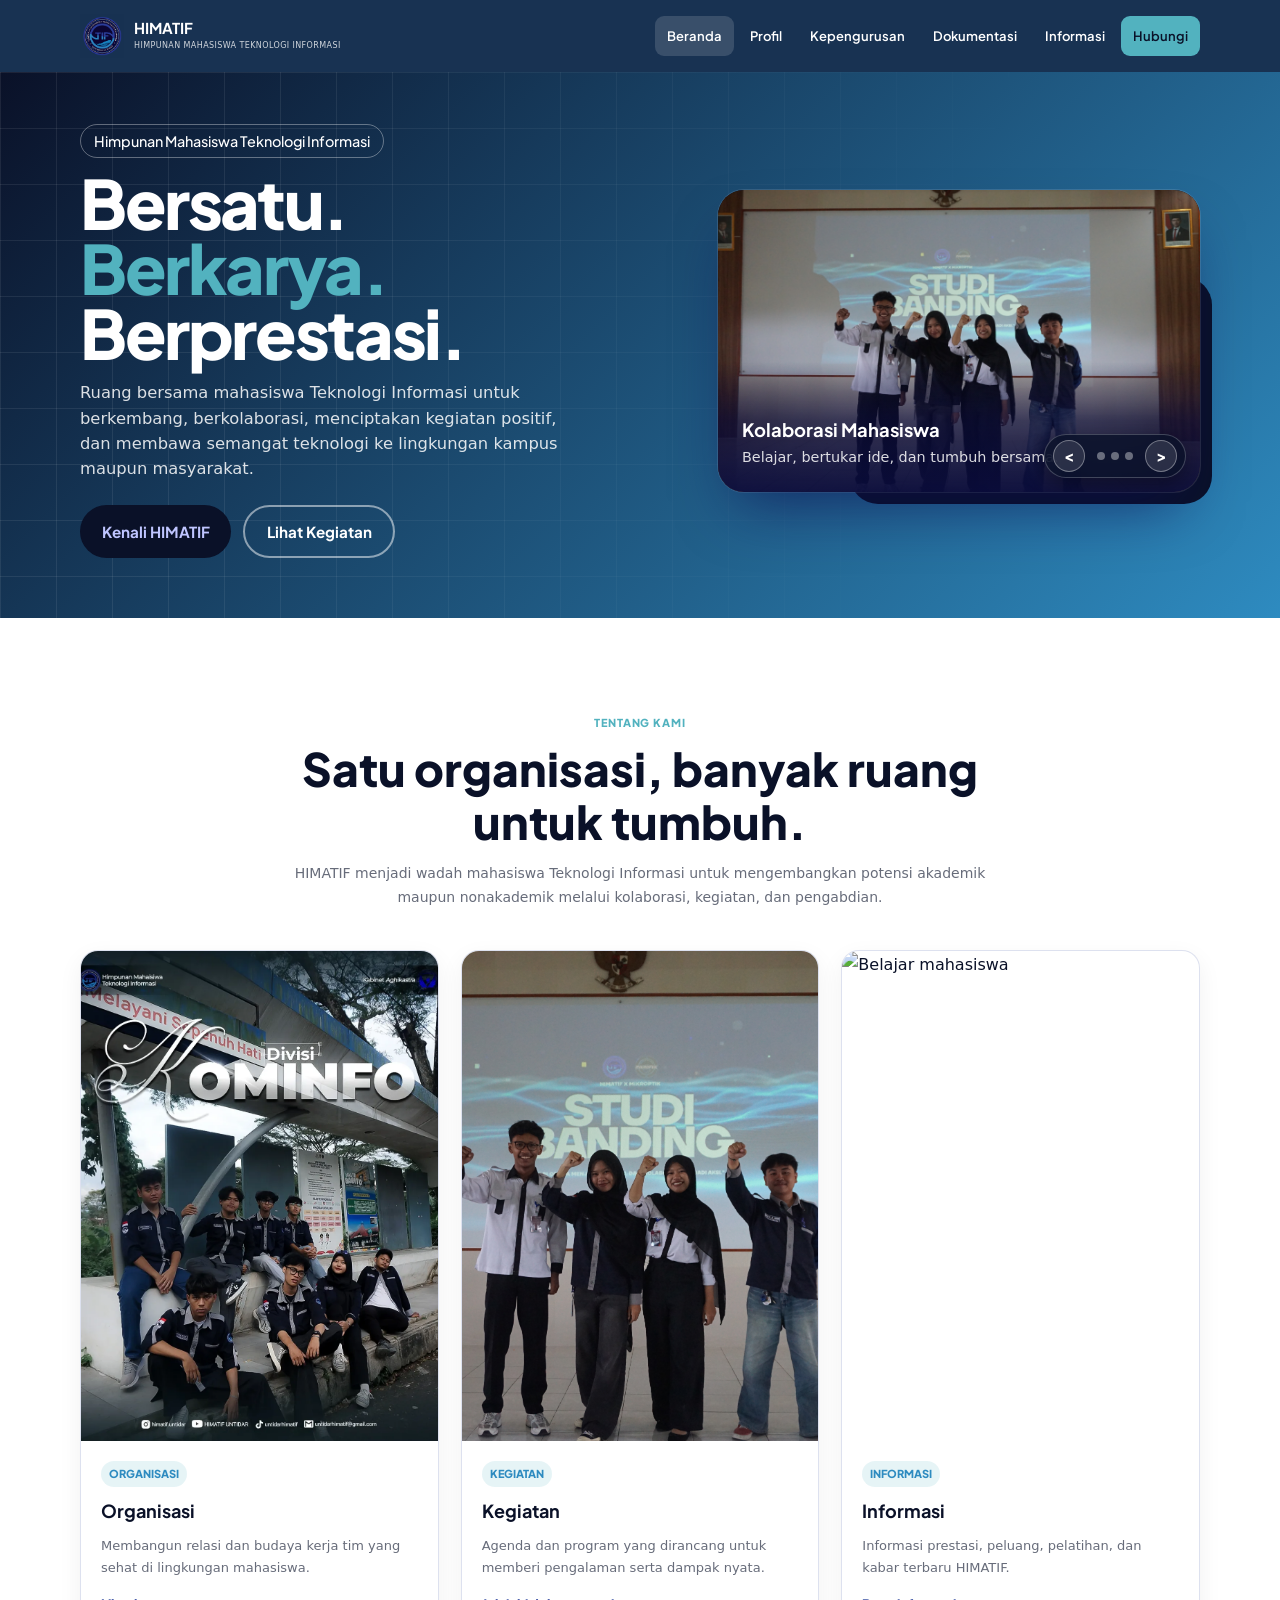
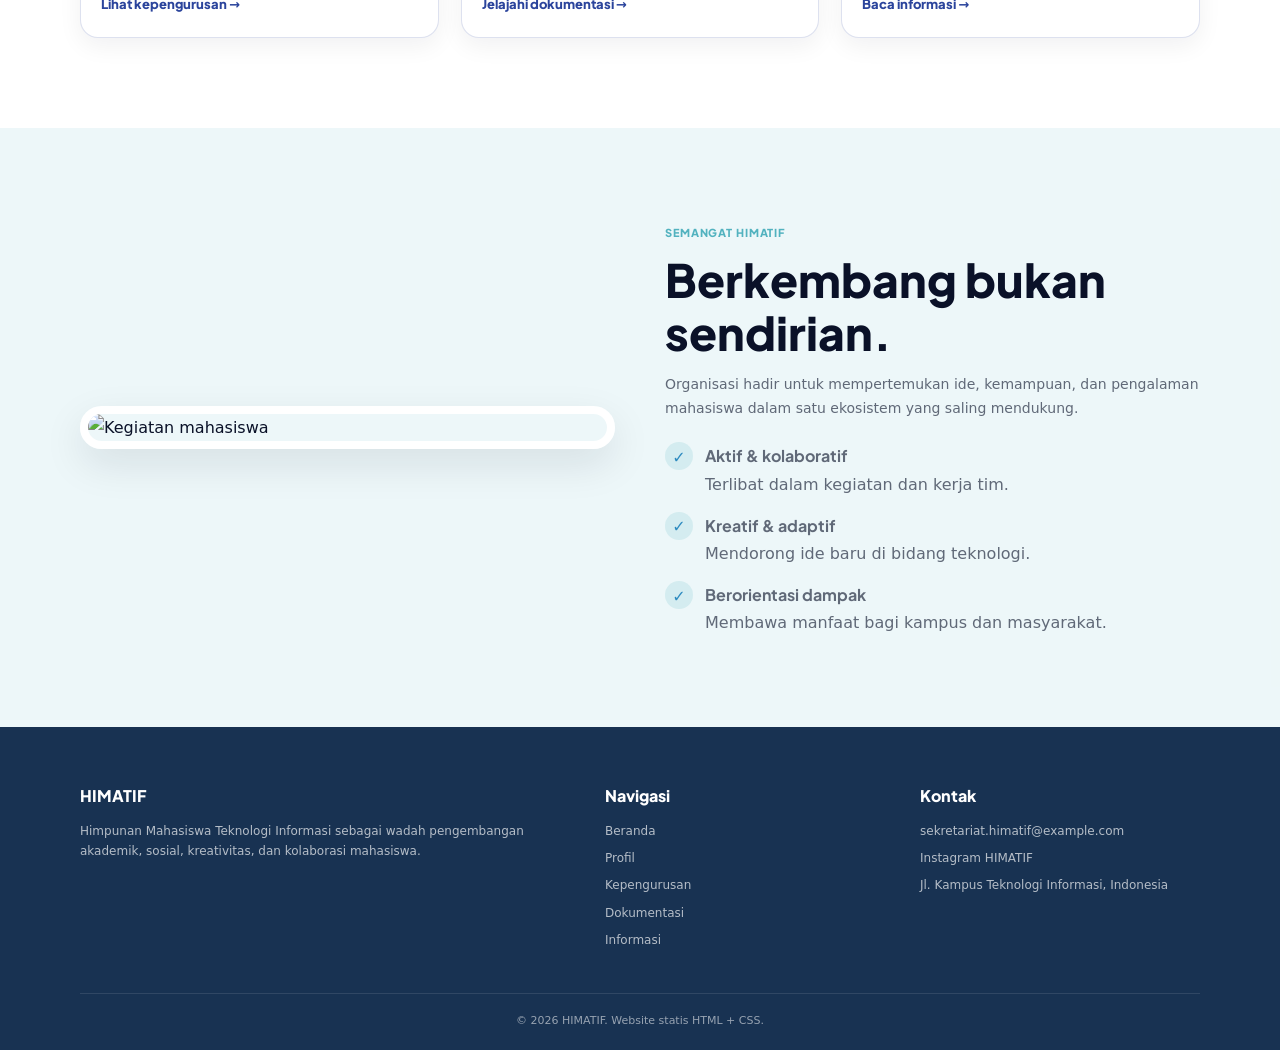
==== index.html @ 9124c5af "menambahkan struktur utama website dan komponen html css" ====
<!DOCTYPE html>
<html lang="id">

<head>
    <meta charset="UTF-8">
    <meta name="viewport" content="width=device-width, initial-scale=1.0">

    <title>HIMATIF — Beranda</title>

    <link rel="stylesheet" href="style.css">
</head>

<body>

<header class="site-header">

    <div class="container nav">

        <a class="brand" href="index.html">
            <img src="assets/gambar/14_LOGO_HIMATIF.png" alt="" class="logo">

            <span>
                <strong>HIMATIF</strong>
                <small>HIMPUNAN MAHASISWA TEKNOLOGI INFORMASI</small>
            </span>
        </a>

        <nav class="nav-links">

            <a href="index.html" class="active">
                Beranda
            </a>

            <a href="profil.html">
                Profil
            </a>

            <a href="kepengurusan.html">
                Kepengurusan
            </a>

            <a href="dokumentasi.html">
                Dokumentasi
            </a>

            <a href="informasi.html">
                Informasi
            </a>

            <a href="kontak.html" class="contact">
                Hubungi
            </a>

        </nav>

        <span class="mobile-note">
            HIMATIF
        </span>

    </div>

</header>


<!-- HERO -->

<section class="hero">

    <div class="hero-grid"></div>

    <div class="container hero-inner">

        <div>

            <span class="eyebrow">
                Himpunan Mahasiswa Teknologi Informasi
            </span>

            <h1>
                Bersatu.
                <br>

                <span class="gradient-text">
                    Berkarya.
                </span>

                <br>
                Berprestasi.
            </h1>

            <p>
                Ruang bersama mahasiswa Teknologi Informasi
                untuk berkembang, berkolaborasi, menciptakan
                kegiatan positif, dan membawa semangat teknologi
                ke lingkungan kampus maupun masyarakat.
            </p>

            <div class="hero-actions">

                <a href="profil.html" class="btn light">
                    Kenali HIMATIF
                </a>

                <a href="dokumentasi.html" class="btn ghost">
                    Lihat Kegiatan
                </a>

            </div>

        </div>


        <!-- HERO CAROUSEL (100% PURE CSS) -->

        <div class="hero-visual">

            <!-- Radio Inputs untuk kontrol Pure CSS -->
            <input type="radio" name="hero-slide" id="hero-slide-auto" class="hero-radio" checked>
            <input type="radio" name="hero-slide" id="hero-slide-1" class="hero-radio">
            <input type="radio" name="hero-slide" id="hero-slide-2" class="hero-radio">
            <input type="radio" name="hero-slide" id="hero-slide-3" class="hero-radio">

            <div class="hero-carousel-card">

                <div class="hero-track-container">

                    <div class="hero-track">

                        <article class="hero-slide">

                            <img
                                src="assets/gambar/Studi Banding.JPG"
                                alt="Mahasiswa berdiskusi"
                            >

                            <div class="caption">

                                <strong>
                                    Kolaborasi Mahasiswa
                                </strong>

                                <span>
                                    Belajar, bertukar ide,
                                    dan tumbuh bersama.
                                </span>

                            </div>

                        </article>


                        <article class="hero-slide">

                            <img
                                src="assets/gambar/LKMM.jpg"
                                alt="Diskusi organisasi"
                            >

                            <div class="caption">

                                <strong>
                                    Ruang Berkarya
                                </strong>

                                <span>
                                    Program kerja lahir
                                    dari ide dan kerja tim.
                                </span>

                            </div>

                        </article>


                        <article class="hero-slide">

                            <img
                                src="https://images.unsplash.com/photo-1511578314322-379afb476865?auto=format&fit=crop&w=1200&q=85"
                                alt="Acara mahasiswa"
                            >

                            <div class="caption">

                                <strong>
                                    Bergerak &amp; Berprestasi
                                </strong>

                                <span>
                                    Menghadirkan kegiatan
                                    yang berdampak.
                                </span>

                            </div>

                        </article>


                        <!-- Clone Slide 1 untuk Infinite Loop Mulus CSS -->
                        <article class="hero-slide" aria-hidden="true">

                            <img
                                src="assets/gambar/Studi Banding.JPG"
                                alt=""
                            >

                            <div class="caption">

                                <strong>
                                    Kolaborasi Mahasiswa
                                </strong>

                                <span>
                                    Belajar, bertukar ide,
                                    dan tumbuh bersama.
                                </span>

                            </div>

                        </article>

                    </div>

                </div>

                <!-- Navigasi Bawah Carousel Pengganti Scrollbar: <  [dots]  > -->
                <div class="hero-carousel-nav" aria-label="Navigasi carousel">

                    <!-- Tombol Panah Kiri (<) -->
                    <div class="carousel-arrow-group">
                        <label for="hero-slide-3" class="carousel-nav-btn prev-btn to-3" aria-label="Gambar sebelumnya">&lt;</label>
                        <label for="hero-slide-1" class="carousel-nav-btn prev-btn to-1" aria-label="Gambar sebelumnya">&lt;</label>
                        <label for="hero-slide-2" class="carousel-nav-btn prev-btn to-2" aria-label="Gambar sebelumnya">&lt;</label>
                    </div>

                    <!-- Indikator Titik -->
                    <div class="carousel-indicators">
                        <label for="hero-slide-1" class="carousel-dot dot-1" aria-label="Gambar 1"></label>
                        <label for="hero-slide-2" class="carousel-dot dot-2" aria-label="Gambar 2"></label>
                        <label for="hero-slide-3" class="carousel-dot dot-3" aria-label="Gambar 3"></label>
                    </div>

                    <!-- Tombol Panah Kanan (>) -->
                    <div class="carousel-arrow-group">
                        <label for="hero-slide-2" class="carousel-nav-btn next-btn to-2" aria-label="Gambar berikutnya">&gt;</label>
                        <label for="hero-slide-3" class="carousel-nav-btn next-btn to-3" aria-label="Gambar berikutnya">&gt;</label>
                        <label for="hero-slide-1" class="carousel-nav-btn next-btn to-1" aria-label="Gambar berikutnya">&gt;</label>
                    </div>

                </div>

            </div>

        </div>

    </div>

</section>


<!-- TENTANG -->

<section class="section">

    <div class="container">

        <div class="section-head">

            <span class="eyebrow">
                Tentang Kami
            </span>

            <h2 class="title">
                Satu organisasi,
                banyak ruang untuk tumbuh.
            </h2>

            <p class="lead">
                HIMATIF menjadi wadah mahasiswa
                Teknologi Informasi untuk mengembangkan
                potensi akademik maupun nonakademik
                melalui kolaborasi, kegiatan, dan pengabdian.
            </p>

        </div>


        <div class="cards">

            <article class="card">

                <img
                    class="card-img"
                    src="assets/gambar/5. Divisi Kominfo.png"
                    alt="Kolaborasi mahasiswa"
                >

                <div class="card-body">

                    <div class="meta">
                        <span>ORGANISASI</span>
                    </div>

                    <h3>
                        Organisasi
                    </h3>

                    <p>
                        Membangun relasi dan budaya kerja
                        tim yang sehat di lingkungan mahasiswa.
                    </p>

                    <a href="kepengurusan.html" class="link">
                        Lihat kepengurusan →
                    </a>

                </div>

            </article>


            <article class="card">

                <img
                    class="card-img"
                    src="assets/gambar/Studi Banding.JPG"
                    alt="Kegiatan mahasiswa"
                >

                <div class="card-body">

                    <div class="meta">
                        <span>KEGIATAN</span>
                    </div>

                    <h3>
                        Kegiatan
                    </h3>

                    <p>
                        Agenda dan program yang dirancang
                        untuk memberi pengalaman serta dampak nyata.
                    </p>

                    <a href="dokumentasi.html" class="link">
                        Jelajahi dokumentasi →
                    </a>

                </div>

            </article>


            <article class="card">

                <img
                    class="card-img"
                    src="https://images.unsplash.com/photo-1524178232363-1fb2b075b655?auto=format&fit=crop&w=900&q=80"
                    alt="Belajar mahasiswa"
                >

                <div class="card-body">

                    <div class="meta">
                        <span>INFORMASI</span>
                    </div>

                    <h3>
                        Informasi
                    </h3>

                    <p>
                        Informasi prestasi, peluang,
                        pelatihan, dan kabar terbaru HIMATIF.
                    </p>

                    <a href="informasi.html" class="link">
                        Baca informasi →
                    </a>

                </div>

            </article>

        </div>

    </div>

</section>


<!-- PENJELASAN -->

<section class="section alt">

    <div class="container split">

        <div class="visual-card">

            <img
                src="https://images.unsplash.com/photo-1515169067868-5387ec356754?auto=format&fit=crop&w=1200&q=85"
                alt="Kegiatan mahasiswa"
            >

        </div>


        <div>

            <span class="eyebrow">
                Semangat HIMATIF
            </span>

            <h2 class="title">
                Berkembang bukan sendirian.
            </h2>

            <p class="lead">
                Organisasi hadir untuk mempertemukan
                ide, kemampuan, dan pengalaman mahasiswa
                dalam satu ekosistem yang saling mendukung.
            </p>


            <ul class="check-list">

                <li>

                    <span class="check">
                        ✓
                    </span>

                    <span>
                        <b>Aktif & kolaboratif</b>
                        <br>
                        Terlibat dalam kegiatan dan kerja tim.
                    </span>

                </li>


                <li>

                    <span class="check">
                        ✓
                    </span>

                    <span>
                        <b>Kreatif & adaptif</b>
                        <br>
                        Mendorong ide baru di bidang teknologi.
                    </span>

                </li>


                <li>

                    <span class="check">
                        ✓
                    </span>

                    <span>
                        <b>Berorientasi dampak</b>
                        <br>
                        Membawa manfaat bagi kampus dan masyarakat.
                    </span>

                </li>

            </ul>

        </div>

    </div>

</section>


<footer class="site-footer">

    <div class="container footer-grid">

        <div>

            <div class="footer-title">
                HIMATIF
            </div>

            <p>
                Himpunan Mahasiswa Teknologi Informasi
                sebagai wadah pengembangan akademik,
                sosial, kreativitas, dan kolaborasi mahasiswa.
            </p>

        </div>


        <div>

            <div class="footer-title">
                Navigasi
            </div>

            <a href="index.html">Beranda</a>
            <a href="profil.html">Profil</a>
            <a href="kepengurusan.html">Kepengurusan</a>
            <a href="dokumentasi.html">Dokumentasi</a>
            <a href="informasi.html">Informasi</a>

        </div>


        <div>

            <div class="footer-title">
                Kontak
            </div>

            <a href="mailto:sekretariat.himatif@example.com">
                sekretariat.himatif@example.com
            </a>

            <a href="https://instagram.com" target="_blank">
                Instagram HIMATIF
            </a>

            <p>
                Jl. Kampus Teknologi Informasi, Indonesia
            </p>

        </div>

    </div>


    <div class="container footer-bottom">

        © 2026 HIMATIF.
        Website statis HTML + CSS.

    </div>

</footer>

</body>
</html>
---- style.css ----
/* =====================================================
   SELF-HOSTED FONT — Plus Jakarta Sans
   File woff2 disimpan di assets/fonts/
   Tidak ada request ke Google setiap ganti halaman.
   ===================================================== */

@font-face {
    font-family: 'Plus Jakarta Sans';
    src: url('assets/fonts/PlusJakartaSans-400.woff2') format('woff2');
    font-weight: 400;
    font-style: normal;
    font-display: block;
}

@font-face {
    font-family: 'Plus Jakarta Sans';
    src: url('assets/fonts/PlusJakartaSans-500.woff2') format('woff2');
    font-weight: 500;
    font-style: normal;
    font-display: block;
}

@font-face {
    font-family: 'Plus Jakarta Sans';
    src: url('assets/fonts/PlusJakartaSans-600.woff2') format('woff2');
    font-weight: 600;
    font-style: normal;
    font-display: block;
}

@font-face {
    font-family: 'Plus Jakarta Sans';
    src: url('assets/fonts/PlusJakartaSans-700.woff2') format('woff2');
    font-weight: 700;
    font-style: normal;
    font-display: block;
}

@font-face {
    font-family: 'Plus Jakarta Sans';
    src: url('assets/fonts/PlusJakartaSans-800.woff2') format('woff2');
    font-weight: 800;
    font-style: normal;
    font-display: block;
}

:root {
    --navy: #2a324d;
    --blue: #2B449C;
    --blue-light: #2E8BC0;
    --cyan: #52B2BF;
    --text: #0A1128;
    --muted: rgba(10,17,40,.62);
    --bg: #FFFFFF;
    --white: #FFFFFF;
    --line: rgba(43,68,156,.16);
    --shadow: 0 15px 40px rgba(10,17,40,.10);
}

* {
    margin: 0;
    padding: 0;
    box-sizing: border-box;
}

html {
    scroll-behavior: smooth;
}

body {
    font-family: 'Plus Jakarta Sans', system-ui, -apple-system, 'Segoe UI', sans-serif;
    background: var(--bg);
    color: var(--text);
    line-height: 1.7;
}

img {
    width: 100%;
    display: block;
    object-fit: cover;
}

a {
    text-decoration: none;
    color: inherit;
}

button,
input,
textarea {
    font-family: inherit;
}

.container {
    width: min(1120px, calc(100% - 40px));
    margin: auto;
}

/* =========================
   HEADER
========================= */

.site-header {
    position: sticky;
    top: 0;
    z-index: 50;
    background: #183252;
    backdrop-filter: blur(12px);
    color: white;
}

.nav {
    min-height: 72px;
    display: flex;
    align-items: center;
    justify-content: space-between;
    gap: 25px;
}

.brand {
    display: flex;
    align-items: center;
    gap: 10px;
    
    
}
.logo {
    width: 44px;
    height: 44px;
    object-fit: contain;
    flex-shrink: 0;
}


.brand strong {
    display: block;
    font-size: 15px;
    line-height: 1;
}

.brand small {
    display: block;
    margin-top: 4px;
    font-size: 8px;
    letter-spacing: .05em;
    opacity: .8;
}

.nav-links {
    display: flex;
    align-items: center;
    gap: 4px;
}

.nav-links a {
    color: #FFFFFF;
    font-size: 13px;
    font-weight: 600;
    padding: 9px 12px;
    border-radius: 9px;
    transition: .2s;
}

.nav-links a:hover,
.nav-links a.active {
    background: rgba(255,255,255,.14);
}

.nav-links .contact {
    background: var(--cyan);
    color: #0A1128;
}

.mobile-note {
    display: none;
}

/* =========================
   BUTTON
========================= */

.btn {
    display: inline-flex;
    align-items: center;
    justify-content: center;
    padding: 12px 18px;
    border-radius: 11px;
    font-size: 13px;
    font-weight: 700;
    transition: .25s;
}

.btn:hover {
    transform: translateY(-2px);
}

.btn.light {
    background: white;
    color: var(--blue);
}

.btn.ghost {
    color: white;
    border: 1px solid rgba(255,255,255,.4);
}

/* =========================
   HERO (gaya index-1)
========================= */

.hero {
    --h-blue: #3b3c7e;
    --h-deep: #2E8BC0;
    --h-amber: #0A1128;
    position: relative;
    overflow: hidden;
    color: #fff;
    background: linear-gradient(
        135deg,
        #0A1128,
        #2E8BC0
    );
    padding: clamp(2rem, 5vw, 3.25rem) 0 clamp(2.25rem, 5vw, 3.75rem);
}

.hero-grid {
    position: absolute;
    inset: 0;
    background-image:
        linear-gradient(rgba(255,255,255,.08) 1px, transparent 1px),
        linear-gradient(90deg, rgba(255,255,255,.08) 1px, transparent 1px);
    background-size: 56px 56px;
    -webkit-mask-image: linear-gradient(105deg, #000 20%, transparent 75%);
    mask-image: linear-gradient(105deg, #000 20%, transparent 75%);
}

.hero-inner {
    position: relative;
    z-index: 2;
    display: grid;
    grid-template-columns: 1.1fr .9fr;
    gap: clamp(1.5rem, 4vw, 3rem);
    align-items: center;
}

/* aturan umum .eyebrow & .gradient-text tetap dipakai section lain */
.eyebrow {
    display: inline-block;
    margin-bottom: 10px;
    color: var(--cyan);
    font-size: 11px;
    font-weight: 800;
    letter-spacing: .08em;
    text-transform: uppercase;
}

.gradient-text {
    color: var(--cyan);
}

.hero .eyebrow {
    margin-bottom: .75rem;
    padding: .25rem .8rem;
    border: 1px solid rgba(255,255,255,.35);
    border-radius: 999px;
    color: #fff;
    font-size: .9rem;
    font-weight: 500;
    letter-spacing: 0;
    text-transform: none;
}

.hero h1 {
    max-width: none;
    margin-bottom: 1rem;
    font-size: clamp(2.4rem, 5.5vw, 4.25rem);
    line-height: .95;
    font-weight: 800;
    letter-spacing: -.035em;
}

.hero p {
    max-width: 32rem;
    margin: 0 0 1.5rem;
    color: rgba(255,255,255,.85);
    font-size: 1.02rem;
    line-height: 1.55;
}

.hero-actions {
    display: flex;
    flex-wrap: wrap;
    gap: .75rem;
}

.hero .btn {
    padding: .7rem 1.35rem;
    border-radius: 999px;
    font-size: .95rem;
}

.hero .btn.light {
    background: var(--h-amber);
    color: #bfc5ff;
}

.hero .btn.ghost {
    border: 2px solid rgba(255,255,255,.5);
    color: #fff;
}

.hero .btn.ghost:hover {
    background: #fff;
    color: var(--h-blue);
}

.hero .btn:focus-visible,
.hero-track:focus-visible {
    outline: 3px solid var(--h-amber);
    outline-offset: 3px;
}

/* Galeri Hero Carousel (100% Pure CSS) */

.hero-visual {
    position: relative;
    width: 100%;
}

.hero-visual::before {
    content: "";
    position: absolute;
    right: -12px;
    bottom: -12px;
    width: 75%;
    height: 75%;
    border-radius: 28px;
    background: var(--h-amber);
    z-index: 0;
    pointer-events: none;
}

/* Radio button tersembunyi untuk kontrol CSS */
.hero-radio {
    position: absolute;
    opacity: 0;
    pointer-events: none;
    width: 0;
    height: 0;
    margin: 0;
}

.hero-carousel-card {
    position: relative;
    z-index: 1;
    border-radius: 26px;
    overflow: hidden;
    background: #0A1128;
    box-shadow: 0 30px 60px -20px rgba(10, 12, 80, 0.65), 0 0 0 1px rgba(255, 255, 255, 0.12);
}

.hero-track-container {
    position: relative;
    width: 100%;
    overflow: hidden;
}

.hero-track {
    display: flex;
    width: 100%;
    transition: transform 0.65s cubic-bezier(0.22, 1, 0.36, 1);
    will-change: transform;
}

/* Keyframes Autoplay Mulus Tanpa Akhir (Seamless Infinite Loop) */
@keyframes heroAutoplay {
    0%, 28% {
        transform: translateX(0);
    }
    33.3%, 61.3% {
        transform: translateX(-100%);
    }
    66.6%, 94.6% {
        transform: translateX(-200%);
    }
    100% {
        transform: translateX(-300%);
    }
}

/* Autoplay aktif saat radio auto dicentang */
.hero-visual:has(#hero-slide-auto:checked) .hero-track {
    animation: heroAutoplay 14s infinite cubic-bezier(0.25, 1, 0.5, 1);
}

/* Jeda autoplay saat kursor mouse di atas kartu */
.hero-visual:has(#hero-slide-auto:checked):hover .hero-track {
    animation-play-state: paused;
}

/* Navigasi manual saat salah satu radio diklik */
.hero-visual:has(#hero-slide-1:checked) .hero-track {
    animation: none;
    transform: translateX(0);
}

.hero-visual:has(#hero-slide-2:checked) .hero-track {
    animation: none;
    transform: translateX(-100%);
}

.hero-visual:has(#hero-slide-3:checked) .hero-track {
    animation: none;
    transform: translateX(-200%);
}

.hero-slide {
    position: relative;
    flex: 0 0 100%;
    min-width: 100%;
    aspect-ratio: 16 / 10;
    background: var(--h-deep);
    overflow: hidden;
}

.hero-slide img {
    width: 100%;
    height: 100%;
    object-fit: cover;
    display: block;
}

.hero .caption {
    position: absolute;
    inset: auto 0 0 0;
    display: flex;
    flex-direction: column;
    padding: 3.5rem 130px 1.35rem 1.5rem;
    background: linear-gradient(
        to top,
        rgba(10, 12, 60, 0.94) 0%,
        rgba(10, 12, 60, 0.65) 55%,
        transparent 100%
    );
    pointer-events: none;
    z-index: 2;
}

.caption strong {
    font-size: 1.15rem;
    font-weight: 700;
    color: #FFFFFF;
    line-height: 1.25;
}

.caption span {
    color: rgba(255, 255, 255, 0.85);
    font-size: 0.9rem;
    margin-top: 4px;
}

/* Navigasi Bawah Carousel Pengganti Scrollbar: <  [dots]  > */

.hero-carousel-nav {
    position: absolute;
    bottom: 14px;
    right: 14px;
    z-index: 10;
    display: inline-flex;
    align-items: center;
    gap: 8px;
    padding: 5px 8px;
    background: rgba(10, 17, 40, 0.78);
    backdrop-filter: blur(12px);
    -webkit-backdrop-filter: blur(12px);
    border: 1px solid rgba(255, 255, 255, 0.22);
    border-radius: 999px;
    box-shadow: 0 8px 24px rgba(0, 0, 0, 0.4);
}

.carousel-arrow-group {
    display: flex;
    align-items: center;
}

.carousel-nav-btn {
    width: 32px;
    height: 32px;
    border-radius: 50%;
    border: 1px solid rgba(255, 255, 255, 0.35);
    background: rgba(255, 255, 255, 0.12);
    color: #FFFFFF;
    font-size: 16px;
    font-weight: 700;
    font-family: inherit;
    display: none;
    place-items: center;
    cursor: pointer;
    line-height: 1;
    user-select: none;
    -webkit-user-select: none;
    transition: all 0.2s ease;
}

.carousel-nav-btn:hover {
    background: var(--cyan);
    border-color: var(--cyan);
    color: #0A1128;
    transform: scale(1.1);
}

.carousel-nav-btn:active {
    transform: scale(0.95);
}

/* Tombol panah dinamis sesuai slide yang sedang aktif */
.hero-visual:has(#hero-slide-auto:checked) .prev-btn.to-3,
.hero-visual:has(#hero-slide-auto:checked) .next-btn.to-2,
.hero-visual:has(#hero-slide-1:checked) .prev-btn.to-3,
.hero-visual:has(#hero-slide-1:checked) .next-btn.to-2 {
    display: grid;
}

.hero-visual:has(#hero-slide-2:checked) .prev-btn.to-1,
.hero-visual:has(#hero-slide-2:checked) .next-btn.to-3 {
    display: grid;
}

.hero-visual:has(#hero-slide-3:checked) .prev-btn.to-2,
.hero-visual:has(#hero-slide-3:checked) .next-btn.to-1 {
    display: grid;
}

.carousel-indicators {
    display: flex;
    align-items: center;
    gap: 6px;
    padding: 0 4px;
}

.carousel-dot {
    display: block;
    width: 8px;
    height: 8px;
    border-radius: 50%;
    border: none;
    background: rgba(255, 255, 255, 0.38);
    cursor: pointer;
    transition: all 0.3s cubic-bezier(0.22, 1, 0.36, 1);
    padding: 0;
}

.carousel-dot:hover {
    background: rgba(255, 255, 255, 0.75);
}

/* Indikator aktif saat navigasi manual */
.hero-visual:has(#hero-slide-1:checked) .dot-1 {
    width: 22px;
    border-radius: 999px;
    background: var(--cyan);
}

.hero-visual:has(#hero-slide-2:checked) .dot-2 {
    width: 22px;
    border-radius: 999px;
    background: var(--cyan);
}

.hero-visual:has(#hero-slide-3:checked) .dot-3 {
    width: 22px;
    border-radius: 999px;
    background: var(--cyan);
}

/* Animasi titik saat autoplay */
@keyframes dotActive1 {
    0%, 28% { width: 22px; border-radius: 999px; background: var(--cyan); }
    33.3%, 100% { width: 8px; border-radius: 50%; background: rgba(255, 255, 255, 0.38); }
}

@keyframes dotActive2 {
    0%, 28% { width: 8px; border-radius: 50%; background: rgba(255, 255, 255, 0.38); }
    33.3%, 61.3% { width: 22px; border-radius: 999px; background: var(--cyan); }
    66.6%, 100% { width: 8px; border-radius: 50%; background: rgba(255, 255, 255, 0.38); }
}

@keyframes dotActive3 {
    0%, 61.3% { width: 8px; border-radius: 50%; background: rgba(255, 255, 255, 0.38); }
    66.6%, 94.6% { width: 22px; border-radius: 999px; background: var(--cyan); }
    100% { width: 8px; border-radius: 50%; background: rgba(255, 255, 255, 0.38); }
}

.hero-visual:has(#hero-slide-auto:checked) .dot-1 {
    animation: dotActive1 14s infinite cubic-bezier(0.25, 1, 0.5, 1);
}

.hero-visual:has(#hero-slide-auto:checked) .dot-2 {
    animation: dotActive2 14s infinite cubic-bezier(0.25, 1, 0.5, 1);
}

.hero-visual:has(#hero-slide-auto:checked) .dot-3 {
    animation: dotActive3 14s infinite cubic-bezier(0.25, 1, 0.5, 1);
}

.hero-visual:has(#hero-slide-auto:checked):hover .carousel-dot {
    animation-play-state: paused;
}

@keyframes heroRise {
    from { opacity: 0; transform: translateY(24px); }
    to   { opacity: 1; transform: none; }
}

.hero-inner > div:first-child > * {
    animation: heroRise .7s cubic-bezier(.2,.7,.2,1) both;
}

.hero-inner > div:first-child > *:nth-child(2) { animation-delay: .1s; }
.hero-inner > div:first-child > *:nth-child(3) { animation-delay: .2s; }
.hero-inner > div:first-child > *:nth-child(4) { animation-delay: .3s; }

@media (max-width: 900px) {
    .hero-visual { margin-right: 14px; }
}

@media (prefers-reduced-motion: reduce) {
    .hero * { animation: none !important; transition: none !important; }
}

/* =========================
   SECTION
========================= */

.section {
    padding: 90px 0;
}

.section.alt {
    background: rgba(82,178,191,.10);
}

.section-head {
    max-width: 720px;
    margin: 0 auto 40px;
    text-align: center;
}

.title {
    font-size: clamp(30px, 4vw, 46px);
    line-height: 1.15;
    font-weight: 800;
}

.lead {
    margin-top: 14px;
    color: var(--muted);
    font-size: 14px;
}

/* =========================
   CARD
========================= */

.cards {
    display: grid;
    grid-template-columns: repeat(3, 1fr);
    gap: 22px;
}

.card {
    overflow: hidden;
    background: white;
    border: 1px solid var(--line);
    border-radius: 18px;
    box-shadow: 0 8px 25px rgba(10,17,40,.06);
    transition: .25s;
}

.card:hover {
    transform: translateY(-6px);
    box-shadow: var(--shadow);
}

.card-img {
    height: 490px;
}

.card-body {
    padding: 20px;
}

.card-body h3 {
    margin-bottom: 8px;
    font-size: 18px;
}

.card-body p {
    color: var(--muted);
    font-size: 13px;
}

.meta {
    display: flex;
    gap: 8px;
    flex-wrap: wrap;
    margin-bottom: 9px;

    color: #2E8BC0;
    font-size: 11px;
    font-weight: 800;
}

.meta span {
    padding: 4px 8px;
    border-radius: 999px;
    background: rgba(82,178,191,.14);
}

.link {
    display: inline-flex;
    margin-top: 14px;
    color: #2B449C;
    font-size: 13px;
    font-weight: 800;
}

/* =========================
   SPLIT SECTION
========================= */

.split {
    display: grid;
    grid-template-columns: 1fr 1fr;
    gap: 50px;
    align-items: center;
}

.visual-card {
    overflow: hidden;
    border: 8px solid white;
    border-radius: 26px;
    box-shadow: var(--shadow);
}

.check-list {
    list-style: none;
    display: grid;
    gap: 14px;
    margin-top: 22px;
}

.check-list li {
    display: flex;
    gap: 12px;
    align-items: flex-start;
    color: var(--muted);
}

.check {
    flex: none;
    width: 28px;
    height: 28px;
    display: grid;
    place-items: center;
    border-radius: 50%;
    background: rgba(82,178,191,.16);
    color: #2E8BC0;
    font-weight: 900;
}

/* =========================
   PAGE HERO
========================= */

.page-hero {
    padding: 80px 0;
    color: white;
    background: linear-gradient(
        135deg,
        #0A1128,
        #2E8BC0
    );
}

.page-hero .lead {
    color: rgba(255,255,255,.82);
}

.breadcrumbs {
    margin-bottom: 12px;
    color: rgba(255,255,255,.82);
    font-size: 12px;
}

.quote {
    margin-top: 25px;
    padding: 25px;
    border-left: 4px solid var(--cyan);
    border-radius: 0 18px 18px 0;
    background: rgba(82,178,191,.08);
    color: rgba(10,17,40,.72);
}

/* =========================
   ORGANIZATION
========================= */

.org-chart {
    display: grid;
    gap: 18px;
    justify-items: center;
}

.org-node {
    padding: 16px 28px;
    border: 1px solid rgba(43,68,156,.28);
    border-radius: 16px;
    background: white;
    box-shadow: 0 8px 24px rgba(10,17,40,.08);
    text-align: center;
}

.org-node strong {
    display: block;
    color: #2B449C;
}

.org-node small {
    color: var(--muted);
}

.org-row {
    display: flex;
    justify-content: center;
    flex-wrap: wrap;
    gap: 16px;
}

.connector {
    width: 2px;
    height: 30px;
    background: #52B2BF;
}

/* =========================
   TEAM FLIP CARD
========================= */

.team-grid {
    display: grid;
    grid-template-columns: repeat(4, 1fr);
    gap: 20px;
}

.team-card {
    height: 390px;
    perspective: 1000px;

    /* CUSTOM WARNA PER KARTU */
    --team-top: #0A1128;
    --team-bottom: #2B449C;
}

.team-inner {
    width: 100%;
    height: 100%;
    position: relative;

    transition: transform .7s;
    transform-style: preserve-3d;
}

.team-card:hover .team-inner {
    transform: rotateY(180deg);
}

.team-face {
    position: absolute;
    inset: 0;

    overflow: hidden;

    border: 1px solid var(--line);
    border-radius: 20px;
    background: white;
    box-shadow: var(--shadow);

    backface-visibility: hidden;
}

.team-front img {
    height: 100%;
}

/* =========================
   TEAM FRONT LABEL
========================= */

.team-label {
    position: absolute;
    left: 14px;
    right: 14px;
    bottom: 14px;

    padding: 50px 15px 15px;

    border-radius: 15px;
    color: white;

    background:
        linear-gradient(
            transparent,
            rgba(10,17,40,.9)
        );
}

.team-label strong {
    display: block;
    font-size: 18px;
}

.team-label span {
    color: #52B2BF;
    font-size: 12px;
}

/* =========================
   TEAM BACK
========================= */

.team-back {
    padding: 0;
    outline: auto;
    display: grid;
    grid-template-rows: 20% 80%;

    color:  #2B449C;

    background: transparent;

    transform: rotateY(180deg);
}

/* =========================
   BAGIAN ATAS
   NAMA + JABATAN
========================= */

.team-back-top {
    display: flex;
    flex-direction: column;
    justify-content: center;

    padding: 25px;

    background:  #2B449C;
}

.team-back-top h3 {
    margin: 0;

    font-size: 23px;
    line-height: 1.2;
    color: #FFFFFF;
}

.team-back-top .role {
    margin-top: 8px;

    color: #52B2BF;
    font-size: 12px;
    font-weight: 800;
    text-transform: uppercase;
}

/* =========================
   BAGIAN BAWAH
   ISI / VISI / MISI
========================= */

.team-back-bottom {
    padding: 22px 25px;

    background:  #454646;

    overflow-y: auto;
}

.team-back-bottom p {
    margin: 0;

    color: #FFFFFF;
    font-size: 13px;
    line-height: 1.7;
}

.team-back-bottom ul {
    margin: 15px 0 0 17px;

    color: #FFFFFF;
    font-size: 12px;
    line-height: 1.7;
}

.team-back-bottom li {
    margin-bottom: 5px;
}

/* =========================
   DIVISI & ANGGOTA (CAROUSEL PURE CSS)
========================= */

.divisi-grid {
    display: grid;
    grid-template-columns: repeat(2, 1fr);
    gap: 28px;
}

.divisi-card {
    position: relative;
    background: #FFFFFF;
    border-radius: 24px;
    overflow: hidden;
    border: 1px solid var(--line);
    box-shadow: 0 10px 30px rgba(10, 17, 40, 0.08);
    transition: transform 0.25s ease, box-shadow 0.25s ease;
    display: flex;
    flex-direction: column;
}

.divisi-card:hover {
    transform: translateY(-4px);
    box-shadow: 0 18px 45px rgba(10, 17, 40, 0.12);
}

.divisi-radio {
    position: absolute;
    opacity: 0;
    pointer-events: none;
    width: 0;
    height: 0;
    margin: 0;
}

.divisi-header {
    background: #0A1128;
    padding: 22px 24px;
    display: flex;
    justify-content: space-between;
    align-items: flex-start;
    gap: 16px;
}

.divisi-tag {
    display: block;
    font-size: 11px;
    font-weight: 800;
    letter-spacing: 0.08em;
    color: var(--cyan);
    text-transform: uppercase;
    margin-bottom: 4px;
}

.divisi-name {
    font-size: 26px;
    font-weight: 800;
    color: #FFFFFF;
    line-height: 1.2;
    margin: 0 0 4px;
}

.divisi-desc {
    font-size: 12px;
    color: rgba(255, 255, 255, 0.72);
    margin: 0;
    line-height: 1.4;
}

.divisi-count {
    flex-shrink: 0;
    font-size: 11px;
    font-weight: 700;
    color: #FFFFFF;
    background: rgba(255, 255, 255, 0.12);
    border: 1px solid rgba(255, 255, 255, 0.2);
    padding: 6px 14px;
    border-radius: 999px;
    white-space: nowrap;
}

.divisi-body {
    display: flex;
    flex: 1;
    min-height: 220px;
    background: #FFFFFF;
}

.divisi-badge-block {
    position: relative;
    width: 145px;
    flex-shrink: 0;
    background: linear-gradient(180deg, #2B449C 0%, #2E8BC0 55%, #52B2BF 100%);
    overflow: hidden;
}

.divisi-photo-layer {
    position: absolute;
    inset: 0;
    opacity: 0;
    visibility: hidden;
    transform: scale(1.06);
    transition: opacity 0.4s ease, transform 0.4s ease, visibility 0.4s;
}

.divisi-photo-layer img {
    width: 100%;
    height: 100%;
    object-fit: cover;
    display: block;
}

/* Overlay gradien halus agar teks nomor anggota tetap terbaca jelas */
.divisi-photo-layer::after {
    content: "";
    position: absolute;
    inset: 0;
    background: linear-gradient(
        180deg,
        rgba(10, 17, 40, 0.25) 0%,
        rgba(43, 68, 156, 0.45) 50%,
        rgba(10, 17, 40, 0.85) 100%
    );
    transition: background 0.3s ease;
}

.divisi-card:hover .divisi-photo-layer::after {
    background: linear-gradient(
        180deg,
        rgba(10, 17, 40, 0.15) 0%,
        rgba(43, 68, 156, 0.35) 50%,
        rgba(10, 17, 40, 0.75) 100%
    );
}

.divisi-photo-layer .badge-num {
    position: absolute;
    inset: 0;
    display: flex;
    align-items: center;
    justify-content: center;
    color: #FFFFFF;
    font-size: 16px;
    font-weight: 800;
    letter-spacing: 0.05em;
    text-align: center;
    padding: 10px;
    z-index: 2;
    text-shadow: 0 2px 10px rgba(0, 0, 0, 0.85);
}

.divisi-content-area {
    flex: 1;
    padding: 24px 26px;
    display: flex;
    flex-direction: column;
    justify-content: space-between;
    overflow: hidden;
}

.divisi-slides-track {
    position: relative;
    width: 100%;
    min-height: 125px;
}

.divisi-member-slide {
    position: absolute;
    inset: 0;
    opacity: 0;
    visibility: hidden;
    transform: translateX(18px);
    transition: opacity 0.35s ease, transform 0.35s ease, visibility 0.35s;
    display: flex;
    flex-direction: column;
    justify-content: flex-start;
}

.member-category {
    display: block;
    font-size: 11px;
    font-weight: 800;
    color: #2E8BC0;
    letter-spacing: 0.08em;
    text-transform: uppercase;
    margin-bottom: 6px;
}

.member-name {
    font-size: 22px;
    font-weight: 800;
    color: #0A1128;
    margin: 0 0 8px;
    line-height: 1.25;
}

.member-desc {
    font-size: 13px;
    color: var(--muted);
    line-height: 1.6;
    margin: 0;
}

.divisi-nav {
    display: flex;
    align-items: center;
    gap: 8px;
    margin-top: 20px;
}

.divisi-nav-btn {
    padding: 4px 14px;
    border-radius: 999px;
    background: #F1F5F9;
    border: 1px solid rgba(43, 68, 156, 0.18);
    color: #0A1128;
    font-size: 12px;
    font-weight: 800;
    cursor: pointer;
    user-select: none;
    transition: all 0.2s ease;
}

.divisi-nav-btn:hover {
    border-color: #2B449C;
    background: rgba(82, 178, 191, 0.15);
    transform: translateY(-1px);
}

/* Interaktivitas Pure CSS :checked */
.divisi-card:has(.divisi-radio:nth-of-type(1):checked) .photo-1 {
    opacity: 1;
    visibility: visible;
    transform: scale(1);
}
.divisi-card:has(.divisi-radio:nth-of-type(1):checked) .slide-1 {
    opacity: 1;
    visibility: visible;
    transform: translateX(0);
}
.divisi-card:has(.divisi-radio:nth-of-type(1):checked) .btn-1 {
    background: #183252;
    border-color: #183252;
    color: #FFFFFF;
    box-shadow: 0 3px 10px rgba(24, 50, 82, 0.3);
}

.divisi-card:has(.divisi-radio:nth-of-type(2):checked) .photo-2 {
    opacity: 1;
    visibility: visible;
    transform: scale(1);
}
.divisi-card:has(.divisi-radio:nth-of-type(2):checked) .slide-2 {
    opacity: 1;
    visibility: visible;
    transform: translateX(0);
}
.divisi-card:has(.divisi-radio:nth-of-type(2):checked) .btn-2 {
    background: #183252;
    border-color: #183252;
    color: #FFFFFF;
    box-shadow: 0 3px 10px rgba(24, 50, 82, 0.3);
}

.divisi-card:has(.divisi-radio:nth-of-type(3):checked) .photo-3 {
    opacity: 1;
    visibility: visible;
    transform: scale(1);
}
.divisi-card:has(.divisi-radio:nth-of-type(3):checked) .slide-3 {
    opacity: 1;
    visibility: visible;
    transform: translateX(0);
}
.divisi-card:has(.divisi-radio:nth-of-type(3):checked) .btn-3 {
    background: #183252;
    border-color: #183252;
    color: #FFFFFF;
    box-shadow: 0 3px 10px rgba(24, 50, 82, 0.3);
}

/* =========================
   TABS
========================= */

.pill-tabs {
    display: flex;
    justify-content: center;
    flex-wrap: wrap;
    gap: 8px;
    margin-bottom: 28px;
}

.pill-tabs a {
    padding: 9px 16px;

    border: 1px solid var(--line);
    border-radius: 999px;

    background: white;
    color: rgba(10,17,40,.68);

    font-size: 12px;
    font-weight: 800;
}

.pill-tabs a:hover,
.pill-tabs a.active {
    border-color: var(--navy);
    background: var(--navy);
    color: white;
}

/* =========================
   DOCUMENTATION
========================= */

.gallery {
    display: grid;
    grid-template-columns: repeat(3, 1fr);
    gap: 20px;
}

.gallery-card {
    min-height: 300px;
    position: relative;
    overflow: hidden;

    border-radius: 20px;

    box-shadow: var(--shadow);
    cursor: pointer;
}

.gallery-card img {
    position: absolute;
    inset: 0;
    height: 100%;

    transition: .4s;
}

.gallery-card:hover img {
    transform: scale(1.06);
}

.gallery-card::after {
    content: "";
    position: absolute;
    inset: 30% 0 0;

    background:
        linear-gradient(
            transparent,
            rgba(10,17,40,.92)
        );
}

.gallery-info {
    position: absolute;
    z-index: 2;
    left: 20px;
    right: 20px;
    bottom: 18px;

    color: white;
}

.gallery-info h3 {
    font-size: 18px;
}

.gallery-info p {
    color: rgba(255,255,255,.82);
    font-size: 12px;
}

.tag {
    display: inline-block;

    margin-bottom: 8px;
    padding: 4px 9px;

    border-radius: 999px;

    background: var(--cyan);
    color: #0A1128;

    font-size: 10px;
    font-weight: 900;
}

/* =========================
   CSS MODAL
========================= */

.modal {
    position: fixed;
    inset: 0;
    z-index: 100;

    display: none;
    align-items: center;
    justify-content: center;

    padding: 20px;

    background: rgba(10,17,40,.88);
}

.modal:target {
    display: flex;
}

.modal-box {
    width: min(920px, 100%);
    max-height: 90vh;

    position: relative;
    overflow: auto;

    border-radius: 24px;
    background: white;

    box-shadow: 0 30px 90px rgba(10,17,40,.35);
}

.modal-close {
    position: absolute;
    z-index: 5;
    top: 12px;
    right: 15px;

    width: 38px;
    height: 38px;

    display: grid;
    place-items: center;

    border: 1px solid var(--line);
    border-radius: 50%;

    background: white;

    font-size: 22px;
}

.modal-gallery {
    position: relative;
    overflow: hidden;
    background: #0A1128;
}

.modal-gallery input {
    display: none;
}

.modal-track {
    display: flex;
    transition: transform .35s;
}

.modal-slide {
    min-width: 100%;
}

.modal-slide img {
    height: 430px;
}

.modal-nav {
    display: flex;
    justify-content: center;
    gap: 8px;

    padding: 12px;
}

.modal-nav label {
    width: 9px;
    height: 9px;

    border-radius: 50%;
    background: rgba(255,255,255,.45);

    cursor: pointer;
}

.modal-content {
    padding: 25px;
}

.modal-content h2 {
    font-size: 27px;
    font-weight: 800;
}

.modal-content p {
    margin-top: 8px;
    color: var(--muted);
    font-size: 14px;
}

/* Modal carousel */

.modal-gallery:has(input:nth-of-type(1):checked)
.modal-track {
    transform: translateX(0);
}

.modal-gallery:has(input:nth-of-type(2):checked)
.modal-track {
    transform: translateX(-100%);
}

.modal-gallery:has(input:nth-of-type(3):checked)
.modal-track {
    transform: translateX(-200%);
}

.modal-gallery:has(input:nth-of-type(1):checked)
.modal-nav label:nth-child(1),

.modal-gallery:has(input:nth-of-type(2):checked)
.modal-nav label:nth-child(2),

.modal-gallery:has(input:nth-of-type(3):checked)
.modal-nav label:nth-child(3) {
    background: var(--blue);
}

/* =========================
   INFORMATION
========================= */

.info-grid {
    display: grid;
    grid-template-columns: repeat(3, 1fr);
    gap: 22px;
}

.info-card {
    padding: 25px;

    border: 1px solid var(--line);
    border-radius: 20px;

    background: white;
}

.info-icon {
    width: 48px;
    height: 48px;

    display: grid;
    place-items: center;

    margin-bottom: 17px;

    border-radius: 14px;

    background: rgba(82,178,191,.14);
    color: #2B449C;

    font-weight: 900;
}

.info-card h3 {
    margin-bottom: 7px;
}

.info-card p {
    color: var(--muted);
    font-size: 13px;
}

/* =========================
   CONTACT
========================= */

.contact-grid {
    display: grid;
    grid-template-columns: 1.1fr .9fr;
    gap: 25px;
}

.contact-box {
    padding: 30px;

    border: 1px solid var(--line);
    border-radius: 22px;

    background: white;
    box-shadow: var(--shadow);
}

.contact-list {
    display: grid;
    gap: 16px;
    margin-top: 20px;
}

.contact-item {
    display: flex;
    gap: 13px;
    align-items: flex-start;
}

.contact-item b {
    display: block;
}

.contact-item span {
    color: var(--muted);
    font-size: 13px;
}

.fake-form {
    display: grid;
    gap: 13px;
}

.fake-form label {
    font-size: 12px;
    font-weight: 800;
}

.fake-form input,
.fake-form textarea {
    width: 100%;
    padding: 12px;

    outline: none;

    border: 1px solid var(--line);
    border-radius: 12px;
}

.fake-form textarea {
    min-height: 120px;
    resize: vertical;
}

.fake-form input:focus,
.fake-form textarea:focus {
    border-color: var(--blue);
}

/* =========================
   FOOTER
========================= */

.site-footer {
    padding: 55px 0 20px;

    background: #183252;
    color: rgba(255,255,255,.82);
}

.footer-grid {
    display: grid;
    grid-template-columns: 1.4fr .8fr .8fr;
    gap: 35px;
}

.footer-title {
    margin-bottom: 12px;
    color: white;
    font-weight: 800;
}

.footer-grid p,
.footer-grid a {
    color: rgba(255,255,255,.68);
    font-size: 12px;
}

.footer-grid a {
    display: block;
    margin: 7px 0;
}

.footer-grid a:hover {
    color: white;
}

.footer-bottom {
    margin-top: 35px;
    padding-top: 18px;

    border-top: 1px solid rgba(255,255,255,.1);

    text-align: center;

    color: rgba(255,255,255,.55);
    font-size: 11px;
}

/* =========================
   RESPONSIVE
========================= */

@media (max-width: 900px) {

    .nav-links {
        display: none;
    }

    .mobile-note {
        display: block;
        color: white;
        font-size: 11px;
    }

    .hero-inner,
    .split,
    .contact-grid {
        grid-template-columns: 1fr;
    }

    .cards,
    .gallery,
    .info-grid {
        grid-template-columns: repeat(2, 1fr);
    }

    .team-grid {
        grid-template-columns: repeat(2, 1fr);
    }

    .divisi-grid {
        grid-template-columns: 1fr;
    }

    .footer-grid {
        grid-template-columns: 1fr 1fr;
    }
}

@media (max-width: 560px) {

    .container {
        width: min(100% - 28px, 1120px);
    }

    .section {
        padding: 65px 0;
    }

    .cards,
    .gallery,
    .info-grid,
    .team-grid {
        grid-template-columns: 1fr;
    }

    .divisi-badge-block {
        width: 105px;
    }

    .divisi-badge-block .badge-num {
        font-size: 15px;
    }

    .divisi-header {
        padding: 18px 20px;
    }

    .divisi-content-area {
        padding: 18px 20px;
    }

    .member-name {
        font-size: 19px;
    }

    .team-card {
        height: 430px;
    }

    .footer-grid {
        grid-template-columns: 1fr;
    }

    .nav {
        min-height: 64px;
    }

    .brand small {
        display: none;
    }

    .page-hero {
        padding: 60px 0;
    }

    .modal-slide img {
        height: 260px;
    }

    .hero-carousel-nav {
        right: 50%;
        transform: translateX(50%);
        bottom: 12px;
    }

    .hero .caption {
        padding: 3rem 1rem 3.8rem 1rem;
        text-align: center;
    }
}
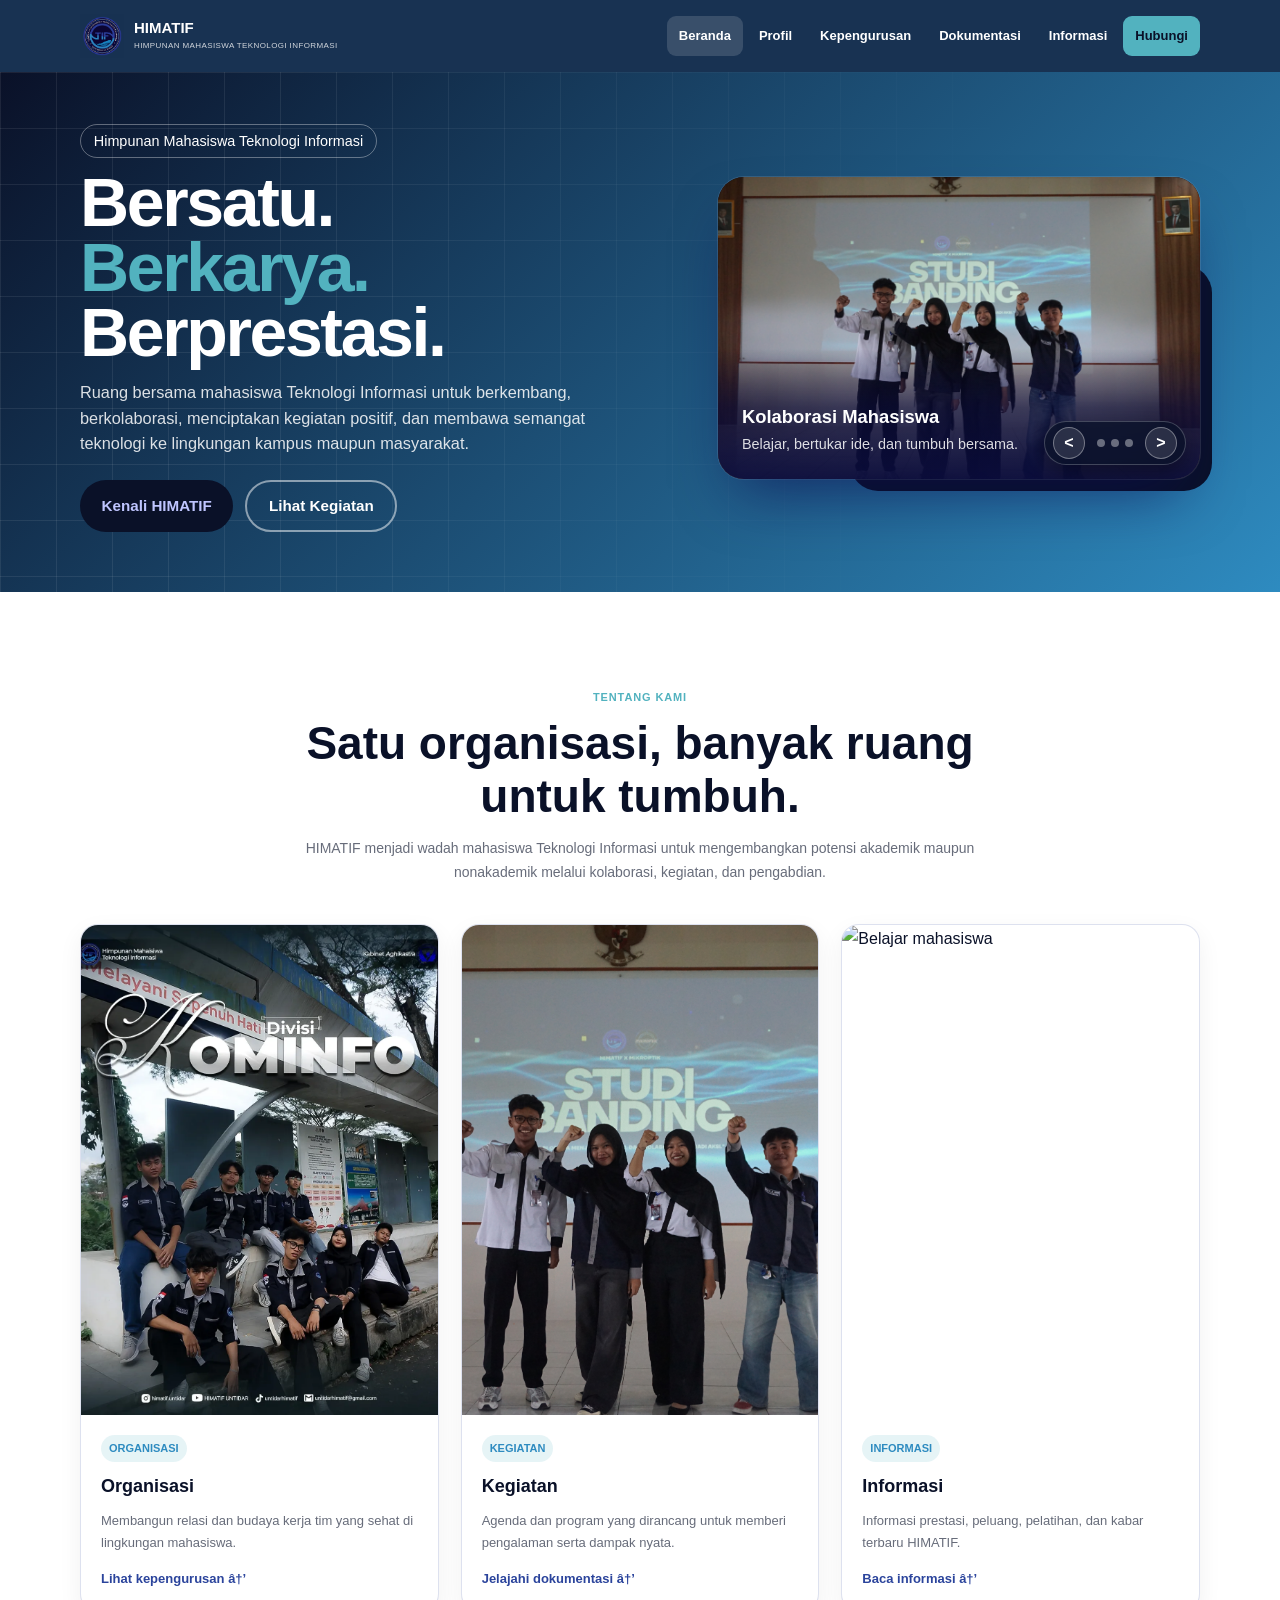
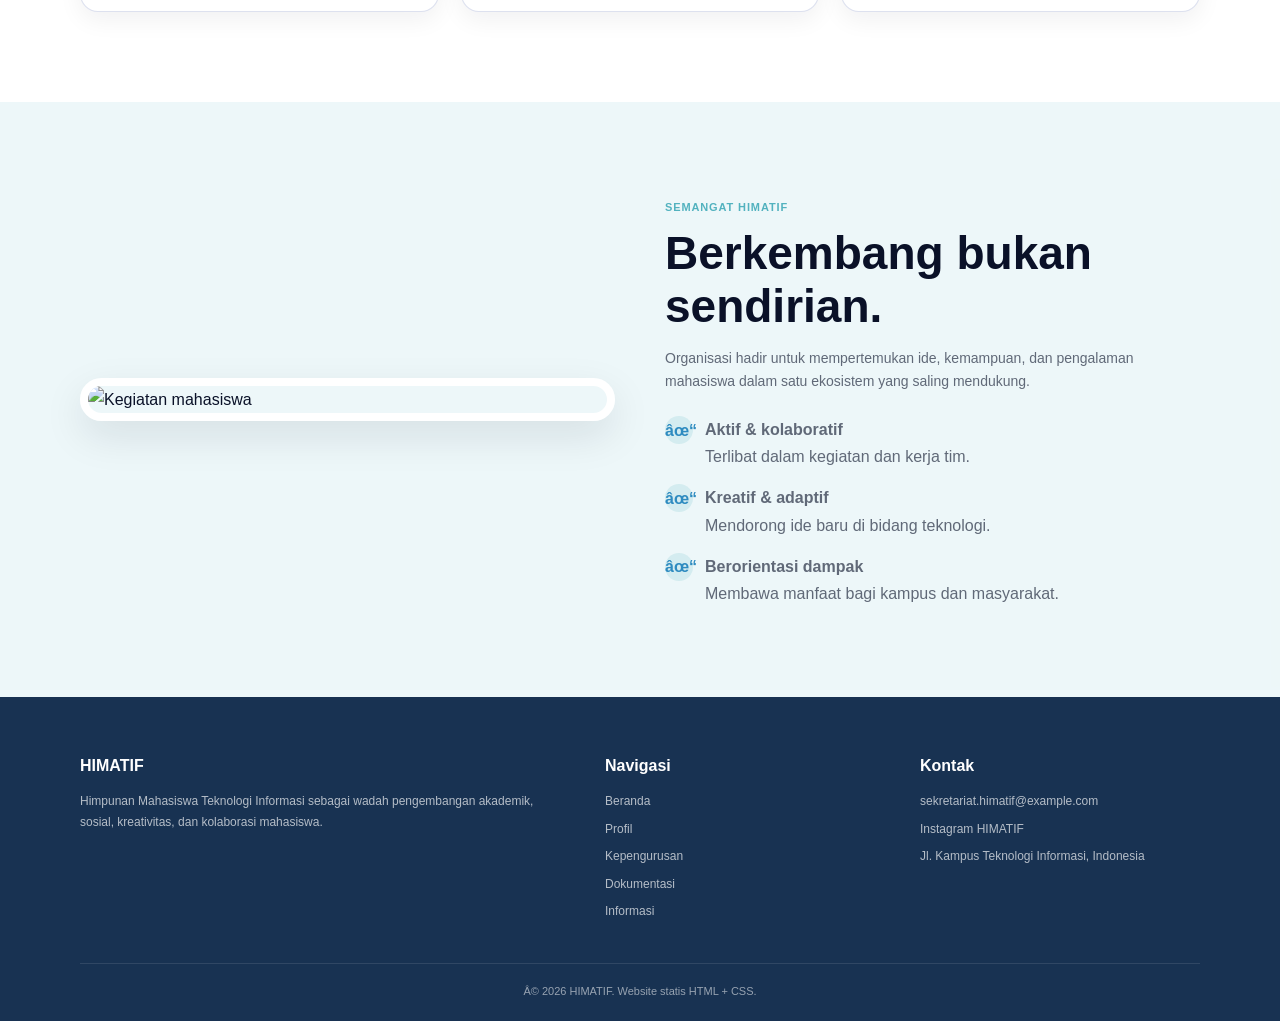
==== commit 4f2e484f: "update isi organisasi" ====
--- a/index.html
+++ b/index.html
@@ -1,11 +1,11 @@
-<!DOCTYPE html>
+﻿<!DOCTYPE html>
 <html lang="id">
 
 <head>
     <meta charset="UTF-8">
     <meta name="viewport" content="width=device-width, initial-scale=1.0">
 
-    <title>HIMATIF — Beranda</title>
+    <title>HIMATIF â€” Beranda</title>
 
     <link rel="stylesheet" href="style.css">
 </head>
@@ -310,7 +310,7 @@
                     </p>
 
                     <a href="kepengurusan.html" class="link">
-                        Lihat kepengurusan →
+                        Lihat kepengurusan â†’
                     </a>
 
                 </div>
@@ -342,7 +342,7 @@
                     </p>
 
                     <a href="dokumentasi.html" class="link">
-                        Jelajahi dokumentasi →
+                        Jelajahi dokumentasi â†’
                     </a>
 
                 </div>
@@ -374,7 +374,7 @@
                     </p>
 
                     <a href="informasi.html" class="link">
-                        Baca informasi →
+                        Baca informasi â†’
                     </a>
 
                 </div>
@@ -426,7 +426,7 @@
                 <li>
 
                     <span class="check">
-                        ✓
+                        âœ“
                     </span>
 
                     <span>
@@ -441,7 +441,7 @@
                 <li>
 
                     <span class="check">
-                        ✓
+                        âœ“
                     </span>
 
                     <span>
@@ -456,7 +456,7 @@
                 <li>
 
                     <span class="check">
-                        ✓
+                        âœ“
                     </span>
 
                     <span>
@@ -535,7 +535,7 @@
 
     <div class="container footer-bottom">
 
-        © 2026 HIMATIF.
+        Â© 2026 HIMATIF.
         Website statis HTML + CSS.
 
     </div>
@@ -543,4 +543,5 @@
 </footer>
 
 </body>
-</html>+</html>
+
--- a/style.css
+++ b/style.css
@@ -63,15 +63,12 @@
     box-sizing: border-box;
 }
 
-html {
-    scroll-behavior: smooth;
-}
-
 body {
-    font-family: 'Plus Jakarta Sans', system-ui, -apple-system, 'Segoe UI', sans-serif;
+    font-family: 'helvetica', system-ui, -apple-system, 'Segoe UI', sans-serif;
     background: var(--bg);
     color: var(--text);
     line-height: 1.7;
+    letter-spacing: 0px;
 }
 
 img {
@@ -926,84 +923,176 @@
 }
 
 /* =========================
-   TEAM BACK
+   TEAM BACK — DASAR
 ========================= */
 
 .team-back {
     padding: 0;
-    outline: auto;
     display: grid;
-    grid-template-rows: 20% 80%;
-
-    color:  #2B449C;
-
-    background: transparent;
-
+    grid-template-rows: 34% 66%;
+    background: #ffffff;
     transform: rotateY(180deg);
 }
 
 /* =========================
-   BAGIAN ATAS
-   NAMA + JABATAN
+   PENGURUS
 ========================= */
 
-.team-back-top {
+.pengurus-card .team-back-top {
     display: flex;
     flex-direction: column;
     justify-content: center;
-
-    padding: 25px;
-
-    background:  #2B449C;
-}
-
-.team-back-top h3 {
+    align-items: center;
+
+    padding: 20px;
+
+    text-align: center;
+    background: #2B449C;
+}
+
+.pengurus-card .team-back-top h3 {
     margin: 0;
 
-    font-size: 23px;
+    color: #f1f1f1;
+    font-size: 22px;
     line-height: 1.2;
-    color: #FFFFFF;
-}
-
-.team-back-top .role {
+}
+
+.pengurus-card .team-back-top .role {
     margin-top: 8px;
 
+    padding: 5px 12px;
+
+    border-radius: 999px;
+
+    background: rgba(255,255,255,.12);
+    color: #ffffff;
+
+    font-size: 10px;
+    font-weight: 800;
+    letter-spacing: .08em;
+    text-transform: uppercase;
+}
+
+.pengurus-card .team-back-bottom {
+    padding: 22px 24px;
+
+    background: #ffffff;
+}
+
+.pengurus-card .team-back-bottom::before {
+    content: "TENTANG PERAN";
+
+    display: block;
+    margin-bottom: 8px;
+
+    color: #2B449C;
+    font-size: 10px;
+    font-weight: 900;
+    letter-spacing: .12em;
+}
+
+.pengurus-card .team-back-bottom p {
+    margin: 0;
+
+    color: rgba(10,17,40,.72);
+    font-size: 12px;
+    line-height: 1.65;
+}
+
+.pengurus-card .team-back-bottom ul {
+    margin: 14px 0 0 16px;
+
+    color: #0A1128;
+    font-size: 11px;
+    line-height: 1.6;
+}
+
+.pengurus-card .team-back-bottom li {
+    margin-bottom: 5px;
+}
+
+/* =========================
+   DIVISI
+========================= */
+
+.divisi-team-card .team-back {
+    grid-template-rows: 38% 62%;
+    
+}
+
+.divisi-team-card .team-back-top {
+    display: flex;
+    flex-direction: column;
+    justify-content: center;
+    align-items: center;
+    border-radius: 20px 20px 0 0;
+    padding: 20px;
+
+    text-align: center;
+    background: linear-gradient(145deg, #2B449C, #183252);
+}
+
+.divisi-team-card .team-back-top .role {
+    order: 1;
+
+    margin: 0 0 7px;
+
     color: #52B2BF;
+
+    font-size: 10px;
+    font-weight: 900;
+    letter-spacing: .15em;
+    text-transform: uppercase;
+}
+
+.divisi-team-card .team-back-top h3 {
+    order: 2;
+
+    margin: 0;
+
+    color: #ffffff;
+
+    font-size: 30px;
+    font-weight: 900;
+    line-height: 1;
+}
+
+.divisi-team-card .team-back-bottom {
+    padding: 20px 23px;
+    border-radius: 0 0 20px 20px;
+    background: #f7f9ff;
+}
+
+.divisi-team-card .team-back-bottom::before {
+    content: "TENTANG DIVISI";
+
+    display: block;
+    margin-bottom: 8px;
+
+    color: #2B449C;
+    font-size: 10px;
+    font-weight: 900;
+    letter-spacing: .12em;
+}
+
+.divisi-team-card .team-back-bottom p {
+    margin: 0;
+
+    color: rgba(10,17,40,.72);
     font-size: 12px;
-    font-weight: 800;
-    text-transform: uppercase;
-}
-
-/* =========================
-   BAGIAN BAWAH
-   ISI / VISI / MISI
-========================= */
-
-.team-back-bottom {
-    padding: 22px 25px;
-
-    background:  #454646;
-
-    overflow-y: auto;
-}
-
-.team-back-bottom p {
-    margin: 0;
-
-    color: #FFFFFF;
-    font-size: 13px;
-    line-height: 1.7;
-}
-
-.team-back-bottom ul {
-    margin: 15px 0 0 17px;
-
-    color: #FFFFFF;
-    font-size: 12px;
-    line-height: 1.7;
-}
-
-.team-back-bottom li {
+    line-height: 1.65;
+}
+
+.divisi-team-card .team-back-bottom ul {
+    margin: 13px 0 0 16px;
+
+    color: #0A1128;
+    font-size: 11px;
+    line-height: 1.6;
+}
+
+.divisi-team-card .team-back-bottom li {
     margin-bottom: 5px;
 }
 
@@ -1128,8 +1217,8 @@
     background: linear-gradient(
         180deg,
         rgba(10, 17, 40, 0.25) 0%,
-        rgba(43, 68, 156, 0.45) 50%,
-        rgba(10, 17, 40, 0.85) 100%
+        rgba(43, 68, 156, 0.45) 80%,
+        rgba(10, 17, 40, 0.85) 150%
     );
     transition: background 0.3s ease;
 }
@@ -1138,8 +1227,8 @@
     background: linear-gradient(
         180deg,
         rgba(10, 17, 40, 0.15) 0%,
-        rgba(43, 68, 156, 0.35) 50%,
-        rgba(10, 17, 40, 0.75) 100%
+        rgba(43, 68, 156, 0.35) 100%,
+        rgba(10, 17, 40, 0.75) 200%
     );
 }
 
@@ -1216,19 +1305,53 @@
     align-items: center;
     gap: 8px;
     margin-top: 20px;
+
+    /* Jangan turun ke baris berikutnya */
+    flex-wrap: nowrap;
+
+    /* Bisa digeser kiri-kanan */
+    overflow-x: auto;
+    overflow-y: hidden;
+
+    /* Supaya scrollbar tidak mengambil banyak ruang */
+    scrollbar-width: thin;
+    -webkit-overflow-scrolling: touch;
+
+    /* Jarak aman saat tombol digeser */
+    padding: 4px 2px 8px;
+
+    /* Tombol tidak memengaruhi lebar card */
+    min-width: 0;
 }
 
 .divisi-nav-btn {
-    padding: 4px 14px;
+    flex: 0 0 auto;
+
+    min-width: 44px;
+    height: 34px;
+
+    padding: 4px 12px;
+
+    display: inline-flex;
+    align-items: center;
+    justify-content: center;
+
     border-radius: 999px;
     background: #F1F5F9;
     border: 1px solid rgba(43, 68, 156, 0.18);
+
     color: #0A1128;
-    font-size: 12px;
+    font-size: 11px;
     font-weight: 800;
+
     cursor: pointer;
     user-select: none;
-    transition: all 0.2s ease;
+
+    transition:
+        background .2s ease,
+        color .2s ease,
+        border-color .2s ease,
+        transform .2s ease;
 }
 
 .divisi-nav-btn:hover {
@@ -1236,7 +1359,13 @@
     background: rgba(82, 178, 191, 0.15);
     transform: translateY(-1px);
 }
-
+.divisi-nav::-webkit-scrollbar {
+    height: 0;
+}
+
+.divisi-nav {
+    scrollbar-width: none;
+}
 /* Interaktivitas Pure CSS :checked */
 .divisi-card:has(.divisi-radio:nth-of-type(1):checked) .photo-1 {
     opacity: 1;
@@ -1283,6 +1412,102 @@
     transform: translateX(0);
 }
 .divisi-card:has(.divisi-radio:nth-of-type(3):checked) .btn-3 {
+    background: #183252;
+    border-color: #183252;
+    color: #FFFFFF;
+    box-shadow: 0 3px 10px rgba(24, 50, 82, 0.3);
+}
+.divisi-card:has(.divisi-radio:nth-of-type(4):checked) .photo-4 {
+    opacity: 1;
+    visibility: visible;
+    transform: scale(1);
+}
+.divisi-card:has(.divisi-radio:nth-of-type(4):checked) .slide-4 {
+    opacity: 1;
+    visibility: visible;
+    transform: translateX(0);
+}
+.divisi-card:has(.divisi-radio:nth-of-type(4):checked) .btn-4 {
+    background: #183252;
+    border-color: #183252;
+    color: #FFFFFF;
+    box-shadow: 0 3px 10px rgba(24, 50, 82, 0.3);
+}
+.divisi-card:has(.divisi-radio:nth-of-type(5):checked) .photo-5 {
+    opacity: 1;
+    visibility: visible;
+    transform: scale(1);
+}
+.divisi-card:has(.divisi-radio:nth-of-type(5):checked) .slide-5 {
+    opacity: 1;
+    visibility: visible;
+    transform: translateX(0);
+}
+.divisi-card:has(.divisi-radio:nth-of-type(5):checked) .btn-5 {
+    background: #183252;
+    border-color: #183252;
+    color: #FFFFFF;
+    box-shadow: 0 3px 10px rgba(24, 50, 82, 0.3);
+}
+.divisi-card:has(.divisi-radio:nth-of-type(6):checked) .photo-6 {
+    opacity: 1;
+    visibility: visible;
+    transform: scale(1);
+}
+.divisi-card:has(.divisi-radio:nth-of-type(6):checked) .slide-6 {
+    opacity: 1;
+    visibility: visible;
+    transform: translateX(0);
+}
+.divisi-card:has(.divisi-radio:nth-of-type(6):checked) .btn-6 {
+    background: #183252;
+    border-color: #183252;
+    color: #FFFFFF;
+    box-shadow: 0 3px 10px rgba(24, 50, 82, 0.3);
+}
+.divisi-card:has(.divisi-radio:nth-of-type(7):checked) .photo-7 {
+    opacity: 1;
+    visibility: visible;
+    transform: scale(1);
+}
+.divisi-card:has(.divisi-radio:nth-of-type(7):checked) .slide-7 {
+    opacity: 1;
+    visibility: visible;
+    transform: translateX(0);
+}
+.divisi-card:has(.divisi-radio:nth-of-type(7):checked) .btn-7 {
+    background: #183252;
+    border-color: #183252;
+    color: #FFFFFF;
+    box-shadow: 0 3px 10px rgba(24, 50, 82, 0.3);
+}
+.divisi-card:has(.divisi-radio:nth-of-type(8):checked) .photo-8 {
+    opacity: 1;
+    visibility: visible;
+    transform: scale(1);
+}
+.divisi-card:has(.divisi-radio:nth-of-type(8):checked) .slide-8 {
+    opacity: 1;
+    visibility: visible;
+    transform: translateX(0);
+}
+.divisi-card:has(.divisi-radio:nth-of-type(8):checked) .btn-8 {
+    background: #183252;
+    border-color: #183252;
+    color: #FFFFFF;
+    box-shadow: 0 3px 10px rgba(24, 50, 82, 0.3);
+}
+.divisi-card:has(.divisi-radio:nth-of-type(9):checked) .photo-9 {
+    opacity: 1;
+    visibility: visible;
+    transform: scale(1);
+}
+.divisi-card:has(.divisi-radio:nth-of-type(9):checked) .slide-9 {
+    opacity: 1;
+    visibility: visible;
+    transform: translateX(0);
+}
+.divisi-card:has(.divisi-radio:nth-of-type(9):checked) .btn-9 {
     background: #183252;
     border-color: #183252;
     color: #FFFFFF;
@@ -1818,4 +2043,305 @@
         padding: 3rem 1rem 3.8rem 1rem;
         text-align: center;
     }
-}+}
+
+
+/* =========================
+   VISI & MISI
+   ========================= */
+
+.vision-card {
+  position: relative;
+  max-width: 920px;
+  margin: 0 auto 64px;
+  padding: 42px 56px;
+  background: #ffffff;
+  border: 1px solid var(--line);
+  border-radius: 24px;
+  box-shadow: var(--shadow);
+  overflow: hidden;
+  text-align: center;
+}
+
+.vision-card::before {
+  content: "";
+  position: absolute;
+  top: 0;
+  left: 50%;
+  width: 90px;
+  height: 4px;
+  border-radius: 0 0 8px 8px;
+  background: var(--primary);
+  transform: translateX(-50%);
+}
+
+.vision-content {
+  color: var(--text);
+  font-size: 19px;
+  line-height: 1.85;
+  font-weight: 600;
+}
+
+.vision-content p {
+  margin: 0;
+}
+
+.mission-section {
+  margin-top: 0;
+}
+
+.mission-heading {
+  margin: 0 auto 28px;
+  text-align: center;
+}
+
+.mission-heading .section-kicker {
+  display: block;
+  margin-bottom: 7px;
+  color: var(--primary);
+  font-size: 11px;
+  font-weight: 800;
+  letter-spacing: .14em;
+  text-transform: uppercase;
+}
+
+.mission-heading h3 {
+  margin: 0;
+  color: var(--text);
+  font-size: 30px;
+  font-weight: 800;
+  line-height: 1.2;
+}
+
+.mission-heading p {
+  margin: 8px auto 0;
+  color: var(--muted);
+  font-size: 14px;
+  line-height: 1.6;
+}
+
+.mission-grid {
+  max-width: 960px;
+  margin: 0 auto;
+  grid-template-columns: repeat(3, minmax(0, 1fr));
+  gap: 18px;
+}
+
+.mission-grid .card {
+  min-height: 175px;
+}
+
+.mission-grid .card:last-child {
+  grid-column: 2;
+}
+
+.mission-grid .card-body {
+  height: 100%;
+  display: flex;
+  flex-direction: column;
+  justify-content: center;
+}
+
+.mission-grid .meta {
+  margin-bottom: 10px;
+  color: var(--primary);
+  font-size: 16px;
+  font-weight: 800;
+}
+
+.mission-grid .card p {
+  line-height: 1.7;
+}
+
+@media (max-width: 900px) {
+  .vision-card {
+    padding: 36px 38px;
+  }
+
+  .mission-grid {
+    grid-template-columns: repeat(2, minmax(0, 1fr));
+  }
+
+  .mission-grid .card:last-child {
+    grid-column: 1 / -1;
+    max-width: calc(50% - 9px);
+    width: 100%;
+    justify-self: center;
+  }
+}
+
+@media (max-width: 640px) {
+  .vision-card {
+    margin-bottom: 48px;
+    padding: 32px 24px;
+    border-radius: 20px;
+  }
+
+  .vision-content {
+    font-size: 17px;
+    line-height: 1.75;
+  }
+
+  .mission-heading h3 {
+    font-size: 26px;
+  }
+
+  .mission-grid {
+    grid-template-columns: 1fr;
+    gap: 14px;
+  }
+
+  .mission-grid .card {
+    min-height: 150px;
+  }
+
+  .mission-grid .card:last-child {
+    grid-column: auto;
+    max-width: none;
+  }
+}
+
+/* =====================================================
+   FIX FINAL — DIVISI TEAM CARD
+   Tinggi mengikuti isi, flip tetap berjalan,
+   dan teks panjang tidak terpotong.
+   ===================================================== */
+
+.divisi-team-card {
+    height: auto;
+    min-height: 390px;
+}
+
+.divisi-team-card .team-inner {
+    display: grid;
+    grid-template-columns: minmax(0, 1fr);
+    grid-template-rows: auto;
+    width: 100%;
+    height: auto;
+    min-height: 390px;
+    position: relative;
+    transform-style: preserve-3d;
+}
+
+.divisi-team-card .team-face {
+    grid-column: 1;
+    grid-row: 1;
+    position: relative;
+    inset: auto;
+    width: 100%;
+    min-width: 0;
+    height: auto;
+    min-height: 390px;
+}
+
+.divisi-team-card .team-front {
+    z-index: 2;
+}
+
+.divisi-team-card .team-front img {
+    display: block;
+    width: 100%;
+    height: 100%;
+    min-height: 390px;
+    object-fit: cover;
+}
+
+.divisi-team-card .team-back {
+    z-index: 1;
+    display: flex;
+    flex-direction: column;
+    min-height: 390px;
+    height: auto;
+    overflow: visible;
+    transform: rotateY(180deg);
+}
+
+.divisi-team-card .team-back-top {
+    flex: 0 0 auto;
+    min-height: 150px;
+    height: auto;
+    padding: 24px 20px;
+    box-sizing: border-box;
+}
+
+.divisi-team-card .team-back-top h3 {
+    max-width: 100%;
+    margin: 0;
+    font-size: clamp(24px, 2.5vw, 30px);
+    line-height: 1.1;
+    overflow-wrap: anywhere;
+    word-break: break-word;
+}
+
+.divisi-team-card .team-back-bottom {
+    flex: 0 0 auto;
+    min-height: 240px;
+    height: auto;
+    padding: 22px 23px;
+    box-sizing: border-box;
+    overflow: visible;
+}
+
+.divisi-team-card .team-back-bottom p,
+.divisi-team-card .team-back-bottom li {
+    overflow-wrap: anywhere;
+    word-break: break-word;
+}
+
+.divisi-team-card .team-back-bottom ul {
+    padding-right: 2px;
+}
+
+/* Tetap satu baris dan bisa digeser otomatis oleh JS */
+.divisi-nav {
+    width: 100%;
+    min-width: 0;
+    display: flex;
+    flex-wrap: nowrap;
+    overflow-x: auto;
+    overflow-y: hidden;
+    white-space: nowrap;
+    scrollbar-width: none;
+    -ms-overflow-style: none;
+    -webkit-overflow-scrolling: touch;
+}
+
+.divisi-nav::-webkit-scrollbar {
+    display: none;
+    width: 0;
+    height: 0;
+}
+
+.divisi-nav-btn {
+    flex: 0 0 auto;
+    flex-shrink: 0;
+    white-space: nowrap;
+}
+
+/* Mobile: card tetap mengikuti isi */
+@media (max-width: 640px) {
+    .divisi-team-card,
+    .divisi-team-card .team-inner,
+    .divisi-team-card .team-face,
+    .divisi-team-card .team-back {
+        min-height: 360px;
+    }
+
+    .divisi-team-card .team-front img {
+        min-height: 360px;
+    }
+
+    .divisi-team-card .team-back-top {
+        min-height: 135px;
+        padding: 22px 18px;
+    }
+
+    .divisi-team-card .team-back-top h3 {
+        font-size: 24px;
+    }
+
+    .divisi-team-card .team-back-bottom {
+        min-height: 225px;
+        padding: 20px;
+    }
+}
